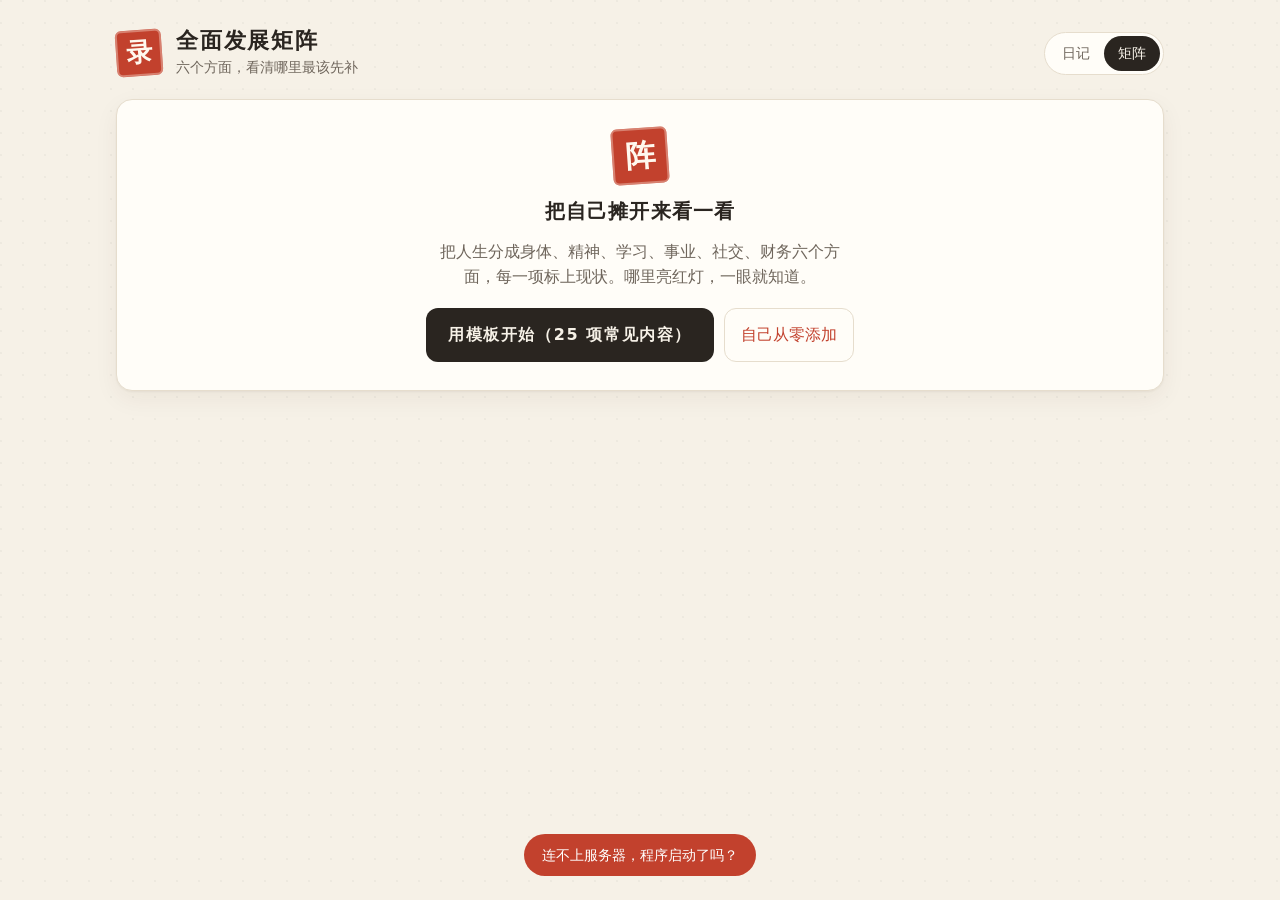
==== src/main/resources/static/matrix.html @ 01e46441 "新增全面发展矩阵：六个方面逐项评估，雷达图和"该先改的"清单 - 后端：LifeItem 实体和 /api/items 增删改查，6 个接口测试 - 矩阵页：雷达图、现状分布、该先改的 Top 5、六" ====
<!doctype html>
<html lang="zh-CN">
<head>
  <meta charset="utf-8">
  <meta name="viewport" content="width=device-width, initial-scale=1, viewport-fit=cover">
  <meta name="theme-color" content="#f6f1e7" media="(prefers-color-scheme: light)">
  <meta name="theme-color" content="#14120f" media="(prefers-color-scheme: dark)">
  <title>全面发展矩阵</title>
  <link rel="stylesheet" href="css/base.css">
  <style>
    /* ---------- 布局 ---------- */
    .layout { display: grid; gap: 16px; }
    @media (min-width: 960px) {
      .layout { grid-template-columns: minmax(0, 380px) minmax(0, 1fr); align-items: start; }
      .side { position: sticky; top: 16px; }
    }
    .domains { display: grid; gap: 16px; }
    @media (min-width: 620px) { .domains { grid-template-columns: repeat(2, minmax(0, 1fr)); } }
    .domains .card { margin: 0; }

    /* ---------- 雷达图 ---------- */
    .radar-wrap { display: grid; place-items: center; }
    .radar { width: 100%; max-width: 320px; height: auto; overflow: visible; }
    .radar .ring { fill: none; stroke: var(--line); stroke-width: 1; }
    .radar .spoke { stroke: var(--line); stroke-width: 1; }
    .radar .area { fill: color-mix(in srgb, var(--seal) 18%, transparent); stroke: var(--seal); stroke-width: 2; stroke-linejoin: round; }
    .radar .dot { fill: var(--card); stroke: var(--seal); stroke-width: 2; }
    .radar .lbl { font: 600 13px var(--sans); fill: var(--ink); }
    .radar .val { font: 12px var(--sans); fill: var(--ink-soft); }
    .radar .val.none { fill: var(--ink-faint); }
    .radar .center { font: 700 30px var(--serif); fill: var(--ink); }
    .radar .center-sub { font: 11px var(--sans); fill: var(--ink-faint); }
    .radar-note { margin: 4px 0 0; font-size: 12px; color: var(--ink-faint); text-align: center; }

    /* ---------- 分布条 ---------- */
    .dist { display: flex; height: 12px; border-radius: 99px; overflow: hidden; background: var(--track); }
    .dist i { display: block; height: 100%; }
    .dist.thin { height: 6px; margin: 10px 0 4px; }
    .dist-legend { display: grid; grid-template-columns: repeat(5, minmax(0, 1fr)); gap: 4px; margin-top: 12px; text-align: center; }
    .dist-legend b { display: block; font: 700 20px/1.2 var(--serif); }
    .dist-legend span { font-size: 12px; color: var(--ink-soft); }
    .dist-legend span::before { content: ""; display: inline-block; width: 8px; height: 8px; border-radius: 2px; margin-right: 4px; background: var(--c); vertical-align: 0; }

    /* ---------- 该先改的 ---------- */
    .focus { list-style: none; margin: 0; padding: 0; counter-reset: focus; }
    .focus li {
      display: grid; grid-template-columns: 26px 1fr; gap: 10px;
      padding: 12px 0; border-top: 1px dashed var(--line); cursor: pointer;
    }
    .focus li:first-child { border-top: 0; padding-top: 0; }
    .focus li::before {
      counter-increment: focus; content: counter(focus);
      width: 26px; height: 26px; border-radius: 50%;
      display: grid; place-items: center;
      font: 700 13px var(--serif); color: var(--seal); background: var(--seal-soft);
    }
    .focus .top { display: flex; align-items: center; gap: 8px; flex-wrap: wrap; }
    .focus .name { font-weight: 600; }
    .focus .next { margin-top: 3px; font-size: 14px; color: var(--ink-soft); }
    .focus .next.missing { color: var(--seal); }
    .muted { color: var(--ink-faint); font-size: 14px; margin: 0; }

    /* ---------- 方面卡片 ---------- */
    .dhead { display: flex; align-items: center; gap: 12px; }
    .glyph {
      flex: none; width: 40px; height: 40px; border-radius: 10px;
      display: grid; place-items: center;
      font: 700 21px/1 var(--serif);
      color: var(--seal); background: var(--seal-soft);
    }
    .dhead .meta { flex: 1; min-width: 0; }
    .dhead h3 { margin: 0; font: 700 17px/1.3 var(--serif); letter-spacing: .06em; }
    .dhead p { margin: 0; font-size: 12px; color: var(--ink-faint); }
    .score { flex: none; width: 52px; height: 52px; position: relative; }
    .score svg { width: 100%; height: 100%; transform: rotate(-90deg); }
    .score .bg { fill: none; stroke: var(--track); stroke-width: 5; }
    .score .fg { fill: none; stroke: var(--c, var(--seal)); stroke-width: 5; stroke-linecap: round; transition: stroke-dasharray .4s; }
    .score span { position: absolute; inset: 0; display: grid; place-items: center; font: 700 15px var(--serif); }
    .score span.none { font: 11px var(--sans); color: var(--ink-faint); }

    .items { list-style: none; margin: 0; padding: 0; }
    .item {
      display: flex; align-items: center; gap: 10px;
      padding: 10px 2px; border-top: 1px solid var(--line); cursor: pointer;
    }
    .item:hover .iname { color: var(--seal); }
    .item .itext { flex: 1; min-width: 0; }
    .iname { font-weight: 500; transition: color .15s; display: flex; align-items: center; gap: 6px; }
    .idetail { font-size: 13px; color: var(--ink-faint); white-space: nowrap; overflow: hidden; text-overflow: ellipsis; }
    .pri { width: 7px; height: 7px; border-radius: 50%; background: var(--seal); flex: none; }
    .pri.MEDIUM { background: var(--s-fair); }
    .pri.LOW { background: var(--ink-faint); }

    .tag {
      flex: none; padding: 2px 10px; border-radius: 99px;
      font-size: 12px; font-weight: 600;
      color: #fff; background: var(--c);
    }
    .tag.none { color: var(--ink-faint); background: transparent; border: 1px dashed var(--line); font-weight: 400; }

    .add {
      width: 100%; margin-top: 10px; padding: 9px;
      border: 1px dashed var(--line); border-radius: 10px;
      background: transparent; color: var(--ink-soft); cursor: pointer;
    }
    .add:hover { color: var(--seal); border-color: var(--seal); }

    /* ---------- 空状态 ---------- */
    .welcome { text-align: center; padding: 28px 18px; }
    .welcome .seal { margin: 0 auto 14px; width: 56px; height: 56px; font-size: 30px; }
    .welcome h2 { justify-content: center; color: var(--ink); font: 700 20px var(--serif); }
    .welcome p { color: var(--ink-soft); max-width: 420px; margin: 0 auto 18px; }
    .welcome .actions { justify-content: center; flex-wrap: wrap; }
    .welcome .primary { flex: 0 1 auto; padding: 13px 22px; }

    /* ---------- 编辑弹窗 ---------- */
    dialog {
      width: min(560px, 100%);
      max-height: 92vh;
      margin: auto auto 0;
      padding: 0;
      border: 0; border-radius: 20px 20px 0 0;
      background: var(--card); color: var(--ink);
      box-shadow: 0 -10px 40px rgba(0, 0, 0, .2);
    }
    @media (min-width: 620px) { dialog { margin: auto; border-radius: 20px; } }
    dialog::backdrop { background: rgba(20, 16, 12, .45); backdrop-filter: blur(2px); }
    dialog form { padding: 20px 18px calc(18px + env(safe-area-inset-bottom)); }
    dialog .grip { width: 40px; height: 4px; border-radius: 99px; background: var(--line); margin: -6px auto 14px; }
    @media (min-width: 620px) { dialog .grip { display: none; } }
    dialog h2 { margin: 0 0 6px; font: 700 18px var(--serif); }
    select {
      width: 100%; padding: 11px 12px; font: inherit; color: inherit;
      background: var(--paper); border: 1px solid var(--line); border-radius: 10px;
      outline: none;
    }
    select:focus { border-color: var(--seal); box-shadow: 0 0 0 3px var(--seal-soft); }
    .seg { display: grid; gap: 6px; }
    .seg.five { grid-template-columns: repeat(5, minmax(0, 1fr)); }
    .seg.four { grid-template-columns: repeat(4, minmax(0, 1fr)); }
    .seg button {
      padding: 9px 0; border-radius: 9px; cursor: pointer;
      border: 1px solid var(--line); background: var(--paper); color: var(--ink-soft);
      font-size: 14px;
    }
    .seg button[aria-pressed="true"] { background: var(--c, var(--ink)); border-color: transparent; color: #fff; font-weight: 600; }
    .seg.four button[aria-pressed="true"] { color: var(--paper); }
    .seg.four button[data-v="HIGH"][aria-pressed="true"] { color: #fff; }
    .cancel { padding: 13px 16px; border: 1px solid var(--line); border-radius: 12px; background: transparent; cursor: pointer; }
  </style>
</head>
<body>
<main>
  <header>
    <div class="seal" aria-hidden="true">录</div>
    <div class="title">
      <h1>全面发展矩阵</h1>
      <p>六个方面，看清哪里最该先补</p>
    </div>
    <nav class="nav" aria-label="页面">
      <a href="/">日记</a>
      <a href="/matrix.html" aria-current="page">矩阵</a>
    </nav>
  </header>

  <section class="card welcome" id="welcome" hidden>
    <div class="seal" aria-hidden="true">阵</div>
    <h2>把自己摊开来看一看</h2>
    <p>把人生分成身体、精神、学习、事业、社交、财务六个方面，每一项标上现状。哪里亮红灯，一眼就知道。</p>
    <div class="actions">
      <button type="button" class="primary" id="useTemplate">用模板开始（25 项常见内容）</button>
      <button type="button" class="ghost" id="startBlank">自己从零添加</button>
    </div>
  </section>

  <div class="layout" id="layout" hidden>
    <div class="side">
      <section class="card" aria-labelledby="radarTitle">
        <h2 id="radarTitle">全面发展雷达 <small>满分 100</small></h2>
        <div class="radar-wrap"><svg class="radar" id="radar" viewBox="-170 -150 340 300" role="img"></svg></div>
        <p class="radar-note">优秀 100 · 良好 75 · 一般 50 · 较差 25，每个方面取平均；没评估的项不算</p>
      </section>

      <section class="card" aria-labelledby="distTitle">
        <h2 id="distTitle">现状分布 <small id="distTotal"></small></h2>
        <div class="dist" id="dist"></div>
        <div class="dist-legend" id="distLegend"></div>
      </section>

      <section class="card" aria-labelledby="focusTitle">
        <h2 id="focusTitle">该先改的 <small>较差、一般里按优先级排</small></h2>
        <ol class="focus" id="focus"></ol>
      </section>
    </div>

    <div class="domains" id="domains"></div>
  </div>
</main>

<dialog id="editor" aria-labelledby="editorTitle">
  <form id="form" method="dialog" novalidate>
    <div class="grip" aria-hidden="true"></div>
    <h2 id="editorTitle">添加一项</h2>

    <div class="field">
      <div class="pair">
        <div><label for="domain">方面</label><select id="domain"></select></div>
        <div><label for="name">名称</label><input id="name" maxlength="50" placeholder="比如：睡眠" required></div>
      </div>
    </div>

    <div class="field">
      <span class="label" id="statusLabel">现状</span>
      <div class="seg five" id="statusSeg" role="group" aria-labelledby="statusLabel"></div>
    </div>

    <div class="field">
      <span class="label" id="priorityLabel">改进优先级</span>
      <div class="seg four" id="prioritySeg" role="group" aria-labelledby="priorityLabel"></div>
    </div>

    <div class="field">
      <label for="detail">当前情况</label>
      <textarea id="detail" maxlength="500" placeholder="用事实说话，比如：这周平均 4 点睡"></textarea>
    </div>

    <div class="field">
      <label for="nextStep">下一步（越小越好）</label>
      <textarea id="nextStep" maxlength="500" placeholder="今天就能开始的一步，比如：每天 11 点起床"></textarea>
    </div>

    <div class="actions">
      <button type="submit" class="primary" value="save">保 存</button>
      <button type="button" class="ghost" id="deleteBtn" hidden>删除</button>
      <button type="button" class="cancel" id="cancelBtn">取消</button>
    </div>
  </form>
</dialog>

<div class="toast" id="toast" role="status" aria-live="polite"></div>

<script>
  const $ = id => document.getElementById(id);

  const DOMAINS = [
    { key: 'BODY', name: '身体', glyph: '身', hint: '睡眠、饮食、运动、外表' },
    { key: 'MIND', name: '精神', glyph: '心', hint: '情绪、压力、专注' },
    { key: 'STUDY', name: '学习', glyph: '学', hint: '技能、知识、证书' },
    { key: 'CAREER', name: '事业', glyph: '业', hint: '求职、项目、工作' },
    { key: 'SOCIAL', name: '社交', glyph: '人', hint: '家人、感情、朋友' },
    { key: 'FINANCE', name: '财务', glyph: '财', hint: '收入、支出、存款' },
  ];
  const STATUS = [
    { key: 'EXCELLENT', name: '优秀', score: 4, color: 'var(--s-excellent)' },
    { key: 'GOOD', name: '良好', score: 3, color: 'var(--s-good)' },
    { key: 'FAIR', name: '一般', score: 2, color: 'var(--s-fair)' },
    { key: 'POOR', name: '较差', score: 1, color: 'var(--s-poor)' },
    { key: null, name: '未评估', score: null, color: 'var(--track)' },
  ];
  const PRIORITY = [
    { key: 'HIGH', name: '高', color: 'var(--seal)' },
    { key: 'MEDIUM', name: '中', color: 'var(--ink-soft)' },
    { key: 'LOW', name: '低', color: 'var(--ink-faint)' },
    { key: null, name: '不设', color: 'var(--ink-faint)' },
  ];
  const TEMPLATE = {
    BODY: ['睡眠', '饮食', '运动', '体重', '皮肤'],
    MIND: ['情绪', '压力', '专注力', '自信'],
    STUDY: ['Java 基础', '数据结构与算法', '数据库', '计算机网络与操作系统', '毕业设计'],
    CAREER: ['简历', '投递', '面试', '项目作品'],
    SOCIAL: ['家人', '对象', '朋友'],
    FINANCE: ['收入', '支出', '存款', '负债'],
  };
  const statusOf = key => STATUS.find(s => s.key === key) ?? STATUS[4];
  const domainOf = key => DOMAINS.find(d => d.key === key);

  let items = [];
  let editing = null;
  let form = { status: null, priority: null };

  /* ---------- 提示 ---------- */
  let toastTimer;
  function toast(text, isError) {
    const el = $('toast');
    el.textContent = text;
    el.className = 'toast show' + (isError ? ' error' : '');
    clearTimeout(toastTimer);
    toastTimer = setTimeout(() => el.className = 'toast', 2200);
  }

  /* ---------- 小工具 ---------- */
  const svgEl = (tag, attrs = {}) => {
    const el = document.createElementNS('http://www.w3.org/2000/svg', tag);
    for (const [k, v] of Object.entries(attrs)) el.setAttribute(k, v);
    return el;
  };
  const el = (tag, cls, text) => {
    const e = document.createElement(tag);
    if (cls) e.className = cls;
    if (text != null) e.textContent = text;
    return e;
  };
  function tag(statusKey) {
    const s = statusOf(statusKey);
    const t = el('span', 'tag' + (s.key ? '' : ' none'), s.name);
    if (s.key) t.style.setProperty('--c', s.color);
    return t;
  }

  /** 一个方面的得分：已评估的项取平均，换算成 0～100；没有已评估的项返回 null */
  function domainScore(list) {
    const rated = list.filter(i => i.status);
    if (!rated.length) return null;
    return Math.round(rated.reduce((sum, i) => sum + statusOf(i.status).score, 0) / rated.length / 4 * 100);
  }
  const scoreColor = s => s == null ? 'var(--track)' : s >= 85 ? 'var(--s-excellent)' : s >= 65 ? 'var(--s-good)' : s >= 45 ? 'var(--s-fair)' : 'var(--s-poor)';

  /* ---------- 雷达图 ---------- */
  function renderRadar() {
    const svg = $('radar');
    svg.replaceChildren();
    const R = 110;
    const n = DOMAINS.length;
    const pt = (i, r) => {
      const a = -Math.PI / 2 + i * 2 * Math.PI / n;
      return [Math.cos(a) * r, Math.sin(a) * r];
    };
    for (const f of [.25, .5, .75, 1]) {
      svg.append(svgEl('polygon', { class: 'ring', points: DOMAINS.map((_, i) => pt(i, R * f).join(',')).join(' ') }));
    }
    DOMAINS.forEach((_, i) => {
      const [x, y] = pt(i, R);
      svg.append(svgEl('line', { class: 'spoke', x1: 0, y1: 0, x2: x, y2: y }));
    });

    const scores = DOMAINS.map(d => domainScore(items.filter(i => i.domain === d.key)));
    svg.append(svgEl('polygon', { class: 'area', points: scores.map((s, i) => pt(i, R * (s ?? 0) / 100).join(',')).join(' ') }));
    scores.forEach((s, i) => {
      const [x, y] = pt(i, R * (s ?? 0) / 100);
      if (s != null) svg.append(svgEl('circle', { class: 'dot', cx: x, cy: y, r: 4 }));
      const [lx, ly] = pt(i, R + 26);
      const anchor = Math.abs(lx) < 5 ? 'middle' : lx > 0 ? 'start' : 'end';
      const label = svgEl('text', { class: 'lbl', x: lx, y: ly - 2, 'text-anchor': anchor });
      label.textContent = DOMAINS[i].name;
      const val = svgEl('text', { class: 'val' + (s == null ? ' none' : ''), x: lx, y: ly + 14, 'text-anchor': anchor });
      val.textContent = s == null ? '待评估' : s;
      svg.append(label, val);
    });

    const rated = scores.filter(s => s != null);
    const overall = rated.length ? Math.round(rated.reduce((a, b) => a + b) / rated.length) : null;
    const c = svgEl('text', { class: 'center', x: 0, y: 6, 'text-anchor': 'middle' });
    c.textContent = overall ?? '–';
    const cs = svgEl('text', { class: 'center-sub', x: 0, y: 24, 'text-anchor': 'middle' });
    cs.textContent = '综合';
    svg.append(c, cs);
    svg.setAttribute('aria-label', '六个方面得分：' + DOMAINS.map((d, i) => `${d.name} ${scores[i] ?? '待评估'}`).join('，'));
  }

  /* ---------- 分布 ---------- */
  function fillDist(bar, list) {
    bar.replaceChildren();
    if (!list.length) return;
    for (const s of STATUS) {
      const count = list.filter(i => (i.status ?? null) === s.key).length;
      if (!count) continue;
      const seg = el('i');
      seg.style.width = `${count / list.length * 100}%`;
      seg.style.background = s.color;
      seg.title = `${s.name} ${count} 项`;
      bar.append(seg);
    }
  }
  function renderDist() {
    fillDist($('dist'), items);
    $('distTotal').textContent = `共 ${items.length} 项`;
    const legend = $('distLegend');
    legend.replaceChildren();
    for (const s of STATUS) {
      const box = el('div');
      box.append(el('b', null, items.filter(i => (i.status ?? null) === s.key).length));
      const label = el('span', null, s.name);
      label.style.setProperty('--c', s.color);
      box.append(label);
      legend.append(box);
    }
  }

  /* ---------- 该先改的 ---------- */
  function renderFocus() {
    const box = $('focus');
    box.replaceChildren();
    const pRank = { HIGH: 0, MEDIUM: 1, LOW: 2 };
    const list = items
      .filter(i => i.status === 'POOR' || i.status === 'FAIR')
      .sort((a, b) => (pRank[a.priority] ?? 3) - (pRank[b.priority] ?? 3) || (a.status === 'POOR' ? -1 : 1) - (b.status === 'POOR' ? -1 : 1))
      .slice(0, 5);
    if (!list.length) {
      box.append(el('p', 'muted', items.some(i => i.status) ? '没有"较差"或"一般"的项，保持住。' : '先给几项评个现状，这里会列出最该先改的。'));
      return;
    }
    for (const i of list) {
      const li = el('li');
      const body = el('div');
      const top = el('div', 'top');
      top.append(el('span', 'name', `${domainOf(i.domain).name} · ${i.name}`), tag(i.status));
      body.append(top);
      body.append(i.nextStep ? el('div', 'next', `下一步：${i.nextStep}`) : el('div', 'next missing', '还没写下一步，点这里补一个 →'));
      li.append(body);
      li.addEventListener('click', () => openEditor(i));
      box.append(li);
    }
  }

  /* ---------- 方面卡片 ---------- */
  function ring(score) {
    const box = el('div', 'score');
    const C = 2 * Math.PI * 20;
    const svg = svgEl('svg', { viewBox: '0 0 52 52', 'aria-hidden': 'true' });
    svg.append(svgEl('circle', { class: 'bg', cx: 26, cy: 26, r: 20 }));
    const fg = svgEl('circle', { class: 'fg', cx: 26, cy: 26, r: 20, 'stroke-dasharray': `${C * (score ?? 0) / 100} ${C}` });
    fg.style.setProperty('--c', scoreColor(score));
    svg.append(fg);
    box.append(svg, el('span', score == null ? 'none' : '', score ?? '待评'));
    return box;
  }

  function renderDomains() {
    const box = $('domains');
    box.replaceChildren();
    for (const d of DOMAINS) {
      const list = items.filter(i => i.domain === d.key);
      const score = domainScore(list);
      const card = el('section', 'card');

      const head = el('div', 'dhead');
      const meta = el('div', 'meta');
      meta.append(el('h3', null, d.name), el('p', null, list.length ? `${list.length} 项 · ${d.hint}` : d.hint));
      head.append(el('div', 'glyph', d.glyph), meta, ring(score));
      card.append(head);

      const bar = el('div', 'dist thin');
      fillDist(bar, list);
      card.append(bar);

      const ul = el('ul', 'items');
      for (const i of list) {
        const li = el('li', 'item');
        li.tabIndex = 0;
        const text = el('div', 'itext');
        const name = el('div', 'iname');
        if (i.priority) {
          const dot = el('span', `pri ${i.priority}`);
          dot.title = `优先级：${PRIORITY.find(p => p.key === i.priority).name}`;
          name.append(dot);
        }
        name.append(i.name);
        text.append(name);
        if (i.detail) text.append(el('div', 'idetail', i.detail));
        li.append(text, tag(i.status));
        li.addEventListener('click', () => openEditor(i));
        li.addEventListener('keydown', e => { if (e.key === 'Enter') openEditor(i); });
        ul.append(li);
      }
      card.append(ul);

      const add = el('button', 'add', `＋ 在「${d.name}」里加一项`);
      add.type = 'button';
      add.addEventListener('click', () => openEditor(null, d.key));
      card.append(add);
      box.append(card);
    }
  }

  /* ---------- 编辑 ---------- */
  function buildSeg(boxId, options, field) {
    const box = $(boxId);
    for (const o of options) {
      const b = el('button', null, o.name);
      b.type = 'button';
      b.dataset.v = o.key ?? '';
      b.style.setProperty('--c', o.color);
      b.addEventListener('click', () => setSeg(boxId, field, o.key));
      box.append(b);
    }
  }
  function setSeg(boxId, field, value) {
    form[field] = value;
    for (const b of $(boxId).children) b.setAttribute('aria-pressed', String(b.dataset.v === (value ?? '')));
  }

  function openEditor(item, domainKey) {
    editing = item;
    $('editorTitle').textContent = item ? '修改这一项' : '添加一项';
    $('domain').value = item?.domain ?? domainKey ?? 'BODY';
    $('name').value = item?.name ?? '';
    $('detail').value = item?.detail ?? '';
    $('nextStep').value = item?.nextStep ?? '';
    setSeg('statusSeg', 'status', item?.status ?? null);
    setSeg('prioritySeg', 'priority', item?.priority ?? null);
    $('deleteBtn').hidden = !item;
    $('editor').showModal();
    if (!item) $('name').focus();
  }

  async function save(e) {
    e.preventDefault();
    const body = {
      domain: $('domain').value,
      name: $('name').value.trim(),
      detail: $('detail').value.trim() || null,
      status: form.status,
      priority: form.priority,
      nextStep: $('nextStep').value.trim() || null,
    };
    if (!body.name) { toast('名称不能为空', true); $('name').focus(); return; }
    try {
      const res = await fetch(editing ? `/api/items/${editing.id}` : '/api/items', {
        method: editing ? 'PUT' : 'POST',
        headers: { 'Content-Type': 'application/json' },
        body: JSON.stringify(body),
      });
      if (!res.ok) {
        const err = await res.json().catch(() => ({}));
        toast(err.detail || '保存失败', true);
        return;
      }
      $('editor').close();
      toast(editing ? '已更新 ✓' : '已添加 ✓');
      await refresh();
    } catch {
      toast('连不上服务器，程序启动了吗？', true);
    }
  }

  async function remove() {
    if (!editing || !confirm(`确定删除「${editing.name}」吗？`)) return;
    const res = await fetch(`/api/items/${editing.id}`, { method: 'DELETE' });
    if (res.ok) {
      $('editor').close();
      toast('已删除');
      await refresh();
    } else {
      toast('删除失败', true);
    }
  }

  async function useTemplate() {
    $('useTemplate').disabled = true;
    try {
      for (const [domain, names] of Object.entries(TEMPLATE)) {
        for (const name of names) {
          await fetch('/api/items', {
            method: 'POST',
            headers: { 'Content-Type': 'application/json' },
            body: JSON.stringify({ domain, name }),
          });
        }
      }
      toast('填好了，挨个点开评个现状吧');
      await refresh();
    } catch {
      toast('连不上服务器，程序启动了吗？', true);
    } finally {
      $('useTemplate').disabled = false;
    }
  }

  /* ---------- 加载 ---------- */
  let started = false;
  async function refresh() {
    try {
      const res = await fetch('/api/items');
      items = await res.json();
    } catch {
      toast('连不上服务器，程序启动了吗？', true);
    }
    const empty = !items.length && !started;
    $('welcome').hidden = !empty;
    $('layout').hidden = empty;
    if (empty) return;
    renderRadar();
    renderDist();
    renderFocus();
    renderDomains();
  }

  for (const d of DOMAINS) {
    const o = el('option', null, d.name);
    o.value = d.key;
    $('domain').append(o);
  }
  buildSeg('statusSeg', STATUS, 'status');
  buildSeg('prioritySeg', PRIORITY, 'priority');
  $('form').addEventListener('submit', save);
  $('deleteBtn').addEventListener('click', remove);
  $('cancelBtn').addEventListener('click', () => $('editor').close());
  $('editor').addEventListener('click', e => { if (e.target === $('editor')) $('editor').close(); });
  $('useTemplate').addEventListener('click', useTemplate);
  $('startBlank').addEventListener('click', () => { started = true; refresh(); });

  refresh();
</script>
</body>
</html>
---- src/main/resources/static/css/base.css ----
/* 两个页面共用的样式：颜色、字体、卡片、表单控件、页头和导航 */
:root {
  --paper: #f6f1e7;
  --card: #fffdf8;
  --ink: #2a2520;
  --ink-soft: #6f665c;
  --ink-faint: #a69c8f;
  --line: #e6ddcd;
  --seal: #c2412d;
  --seal-soft: #f3d9d2;
  --track: #efe7d8;
  --sleep: #6c63c9;
  --shadow: 0 1px 2px rgba(60, 40, 20, .05), 0 8px 24px rgba(60, 40, 20, .06);
  --m1: #4b5a8a; --m2: #5866a8; --m3: #6a72c4; --m4: #6f8fc9; --m5: #5ea9b8;
  --m6: #5fb59a; --m7: #8cbf6a; --m8: #c9b84f; --m9: #e2a23f; --m10: #e8823a;
  --s-excellent: #2f7d62; --s-good: #6fa35a; --s-fair: #d39a2c; --s-poor: #c2412d;
  --serif: "Songti SC", "STSong", "Noto Serif SC", "Source Han Serif SC", "SimSun", serif;
  --sans: system-ui, -apple-system, "PingFang SC", "Hiragino Sans GB", "Microsoft YaHei", sans-serif;
}
@media (prefers-color-scheme: dark) {
  :root {
    --paper: #14120f;
    --card: #1d1a16;
    --ink: #ece5d8;
    --ink-soft: #a89f92;
    --ink-faint: #6c645a;
    --line: #2e2a24;
    --seal: #e0644e;
    --seal-soft: #3a2420;
    --track: #27231e;
    --sleep: #9a92f0;
    --s-excellent: #4fb38c; --s-good: #8cc46f; --s-fair: #e3b04b; --s-poor: #e0644e;
    --shadow: 0 1px 2px rgba(0, 0, 0, .3), 0 8px 24px rgba(0, 0, 0, .25);
  }
}

* { box-sizing: border-box; }
[hidden] { display: none !important; }
html { -webkit-text-size-adjust: 100%; }
body {
  margin: 0;
  background: var(--paper);
  color: var(--ink);
  font: 16px/1.6 var(--sans);
  font-variant-numeric: tabular-nums;
  background-image: radial-gradient(circle at 1px 1px, color-mix(in srgb, var(--ink) 4%, transparent) 1px, transparent 0);
  background-size: 22px 22px;
}
button, input, textarea { font: inherit; color: inherit; }
main {
  max-width: 1080px;
  margin: 0 auto;
  padding: max(20px, env(safe-area-inset-top)) 16px calc(32px + env(safe-area-inset-bottom));
}


/* ---------- 页头 ---------- */
header { display: flex; align-items: center; gap: 14px; margin: 8px 0 20px; }
.seal {
  flex: none;
  width: 46px; height: 46px;
  display: grid; place-items: center;
  background: var(--seal);
  color: #fff8ee;
  font: 700 26px/1 var(--serif);
  border-radius: 6px;
  transform: rotate(-4deg);
  box-shadow: inset 0 0 0 2px rgba(255, 248, 238, .35);
}
.title h1 { margin: 0; font: 700 22px/1.2 var(--serif); letter-spacing: .08em; }
.title p { margin: 2px 0 0; color: var(--ink-soft); font-size: 14px; }
.nudge {
  margin: -8px 0 20px;
  padding: 10px 14px;
  border-left: 3px solid var(--seal);
  background: var(--seal-soft);
  border-radius: 0 8px 8px 0;
  font-size: 14px;
}

/* ---------- 布局 ---------- */
.grid { display: grid; gap: 16px; }
@media (min-width: 900px) {
  .grid { grid-template-columns: minmax(0, 1fr) minmax(0, 1.1fr); align-items: start; }
  .side { position: sticky; top: 16px; }
}
.card {
  background: var(--card);
  border: 1px solid var(--line);
  border-radius: 16px;
  padding: 18px;
  box-shadow: var(--shadow);
}
.card + .card { margin-top: 16px; }
.card h2 {
  margin: 0 0 14px;
  font: 600 15px/1.3 var(--sans);
  color: var(--ink-soft);
  letter-spacing: .06em;
  display: flex; align-items: baseline; justify-content: space-between; gap: 8px;
}
.card h2 small { font-weight: 400; color: var(--ink-faint); letter-spacing: 0; }


/* ---------- 提示 ---------- */
.toast {
  position: fixed; left: 50%; bottom: calc(24px + env(safe-area-inset-bottom));
  transform: translate(-50%, 20px);
  padding: 10px 18px;
  border-radius: 99px;
  background: var(--ink); color: var(--paper);
  font-size: 14px;
  opacity: 0; pointer-events: none;
  transition: opacity .2s, transform .2s;
  max-width: calc(100% - 32px);
}
.toast.show { opacity: 1; transform: translate(-50%, 0); }
.toast.error { background: var(--seal); color: #fff; }


/* ---------- 表单 ---------- */
.field { margin-top: 14px; }
.field:first-of-type { margin-top: 0; }
label, .label { display: block; font-size: 13px; color: var(--ink-soft); margin-bottom: 6px; }
input, textarea {
  width: 100%;
  padding: 11px 12px;
  background: var(--paper);
  border: 1px solid var(--line);
  border-radius: 10px;
  outline: none;
  transition: border-color .15s, box-shadow .15s;
}
input:focus, textarea:focus { border-color: var(--seal); box-shadow: 0 0 0 3px var(--seal-soft); }
textarea { min-height: 84px; resize: vertical; line-height: 1.6; }
.pair { display: grid; grid-template-columns: 1fr 1fr; gap: 12px; }
.actions { display: flex; gap: 10px; margin-top: 18px; }
.primary {
  flex: 1;
  padding: 13px;
  border: 0; border-radius: 12px;
  background: var(--ink); color: var(--paper);
  font-weight: 600; letter-spacing: .1em;
  cursor: pointer;
  transition: transform .12s;
}
.primary:active { transform: scale(.98); }
.ghost {
  padding: 13px 16px;
  border: 1px solid var(--line); border-radius: 12px;
  background: transparent; color: var(--seal);
  cursor: pointer;
}
.chip {
  display: inline-flex; align-items: center; gap: 5px;
  padding: 2px 9px;
  font-size: 12px;
  border-radius: 99px;
  background: var(--paper);
  border: 1px solid var(--line);
  color: var(--ink-soft);
}

/* ---------- 导航 ---------- */
header .title { flex: 1; min-width: 0; }
.nav {
  flex: none;
  display: flex;
  padding: 3px;
  border: 1px solid var(--line);
  border-radius: 99px;
  background: var(--card);
}
.nav a {
  padding: 6px 14px;
  border-radius: 99px;
  color: var(--ink-soft);
  text-decoration: none;
  font-size: 14px;
  white-space: nowrap;
}
.nav a[aria-current="page"] { background: var(--ink); color: var(--paper); }

@media (prefers-reduced-motion: reduce) { * { transition: none !important; } }
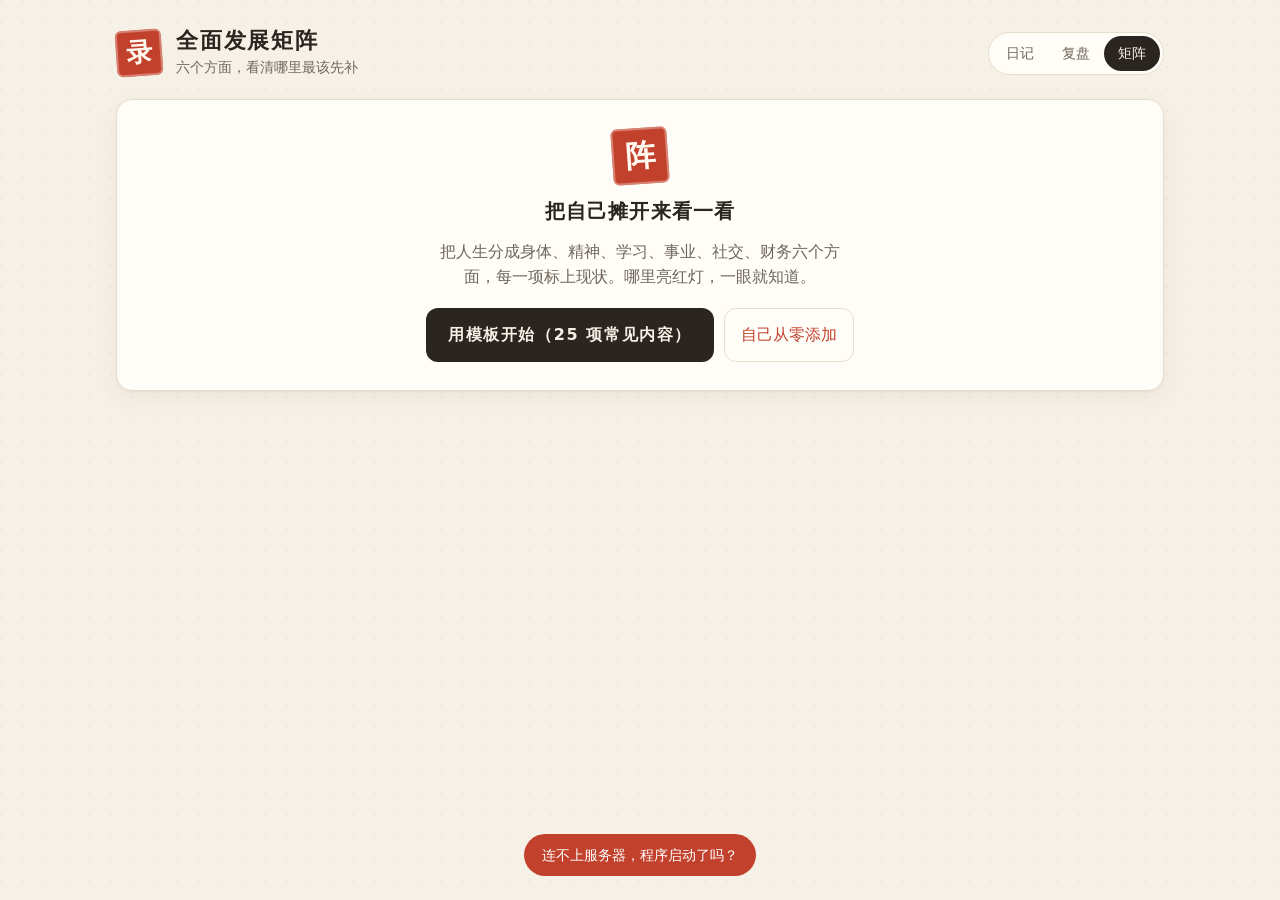
==== commit dbfbceca: "新增每周复盘页：一句话总结、和上周对比、七个夜晚、情绪走势、开销、自动发现、一键复制给 AI；附 Gemini 设计提示词 Co-Authored-By: Claude Opus 5.5 <norep" ====
--- a/src/main/resources/static/matrix.html
+++ b/src/main/resources/static/matrix.html
@@ -159,6 +159,7 @@
     </div>
     <nav class="nav" aria-label="页面">
       <a href="/">日记</a>
+      <a href="/review.html">复盘</a>
       <a href="/matrix.html" aria-current="page">矩阵</a>
     </nav>
   </header>
